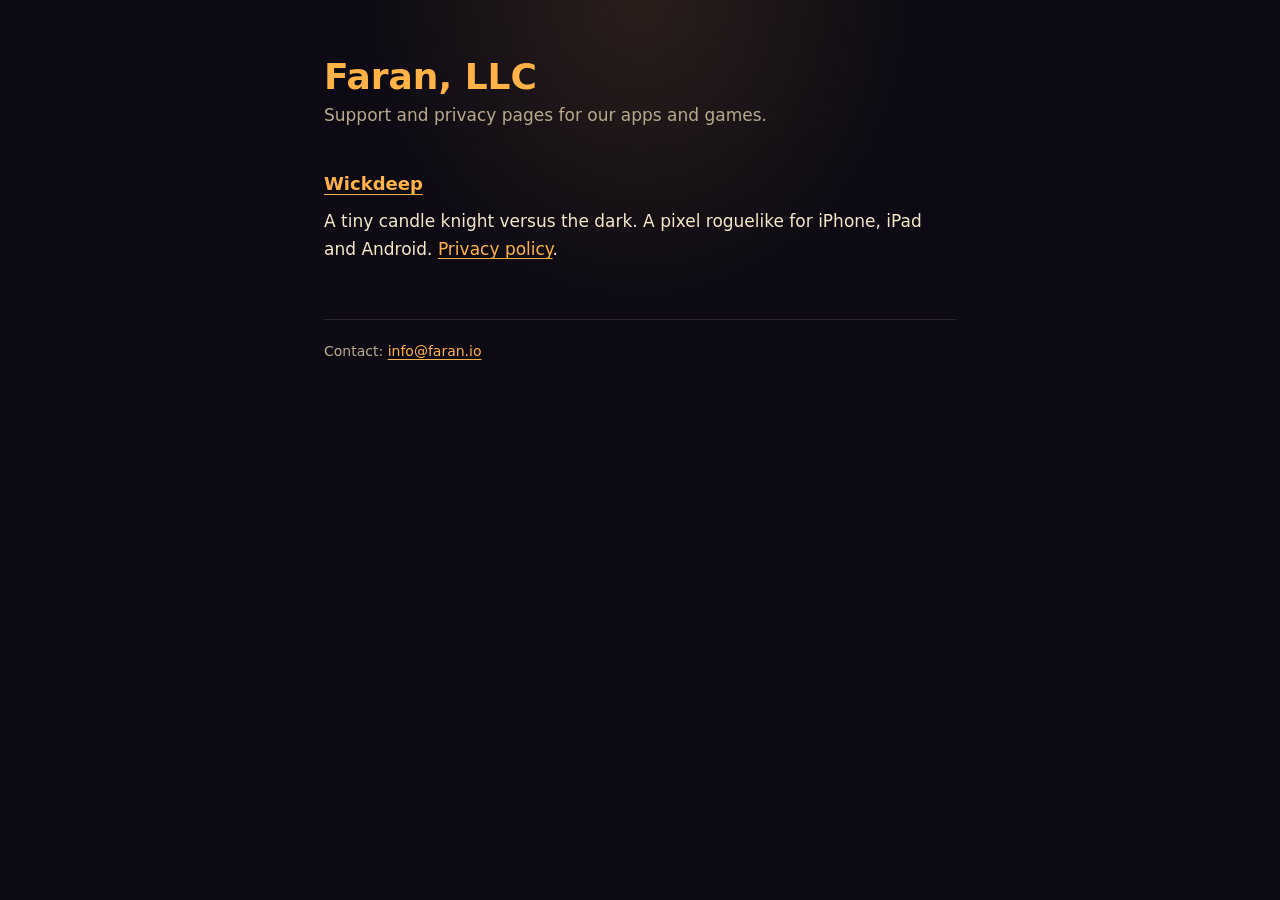
==== index.html @ 24829e83 "feat: Wickdeep support page and privacy policy" ====
<!doctype html>
<html lang="en">
<head>
<meta charset="utf-8">
<meta name="viewport" content="width=device-width, initial-scale=1">
<title>Faran, LLC apps</title>
<link rel="stylesheet" href="style.css">
</head>
<body>
<header>
  <h1>Faran, LLC</h1>
  <p class="lede">Support and privacy pages for our apps and games.</p>
</header>
<main>
  <h2><a href="wickdeep/">Wickdeep</a></h2>
  <p>A tiny candle knight versus the dark. A pixel roguelike for iPhone, iPad and Android. <a href="wickdeep/privacy/">Privacy policy</a>.</p>
</main>
<footer>Contact: <a href="mailto:info@faran.io">info@faran.io</a></footer>
</body>
</html>
---- style.css ----
:root {
  --night: #0d0a14;
  --panel: #1a1424;
  --wax: #f4e6c8;
  --muted: #b8a98e;
  --flame: #ffb347;
  --ember: #ff7a3d;
}
* { box-sizing: border-box; }
html { background: var(--night); }
body {
  margin: 0 auto;
  max-width: 42rem;
  padding: 3rem 1.25rem 4rem;
  color: var(--wax);
  font: 1.0625rem/1.65 ui-sans-serif, system-ui, -apple-system, "Segoe UI", Roboto, sans-serif;
  background: radial-gradient(ellipse 60% 28rem at 50% 0, rgba(255, 179, 71, 0.12), transparent 70%);
}
header { margin-bottom: 2.5rem; }
header a.home { color: var(--muted); text-decoration: none; font-size: 0.875rem; letter-spacing: 0.06em; text-transform: uppercase; }
h1 { margin: 0.5rem 0 0.25rem; font-size: 2.25rem; line-height: 1.15; color: var(--flame); }
h2 { margin: 2.25rem 0 0.5rem; font-size: 1.125rem; color: var(--flame); }
.lede { margin: 0; color: var(--muted); }
p, li { margin: 0 0 0.9rem; }
a { color: var(--flame); text-underline-offset: 0.2em; }
a:hover, a:focus-visible { color: var(--ember); }
a:focus-visible { outline: 2px solid var(--ember); outline-offset: 3px; border-radius: 2px; }
.card {
  margin: 1.5rem 0;
  padding: 1.1rem 1.25rem;
  background: var(--panel);
  border-left: 3px solid var(--flame);
  border-radius: 0 6px 6px 0;
}
.card p:last-child { margin-bottom: 0; }
footer { margin-top: 3.5rem; padding-top: 1.25rem; border-top: 1px solid #2c2338; color: var(--muted); font-size: 0.875rem; }
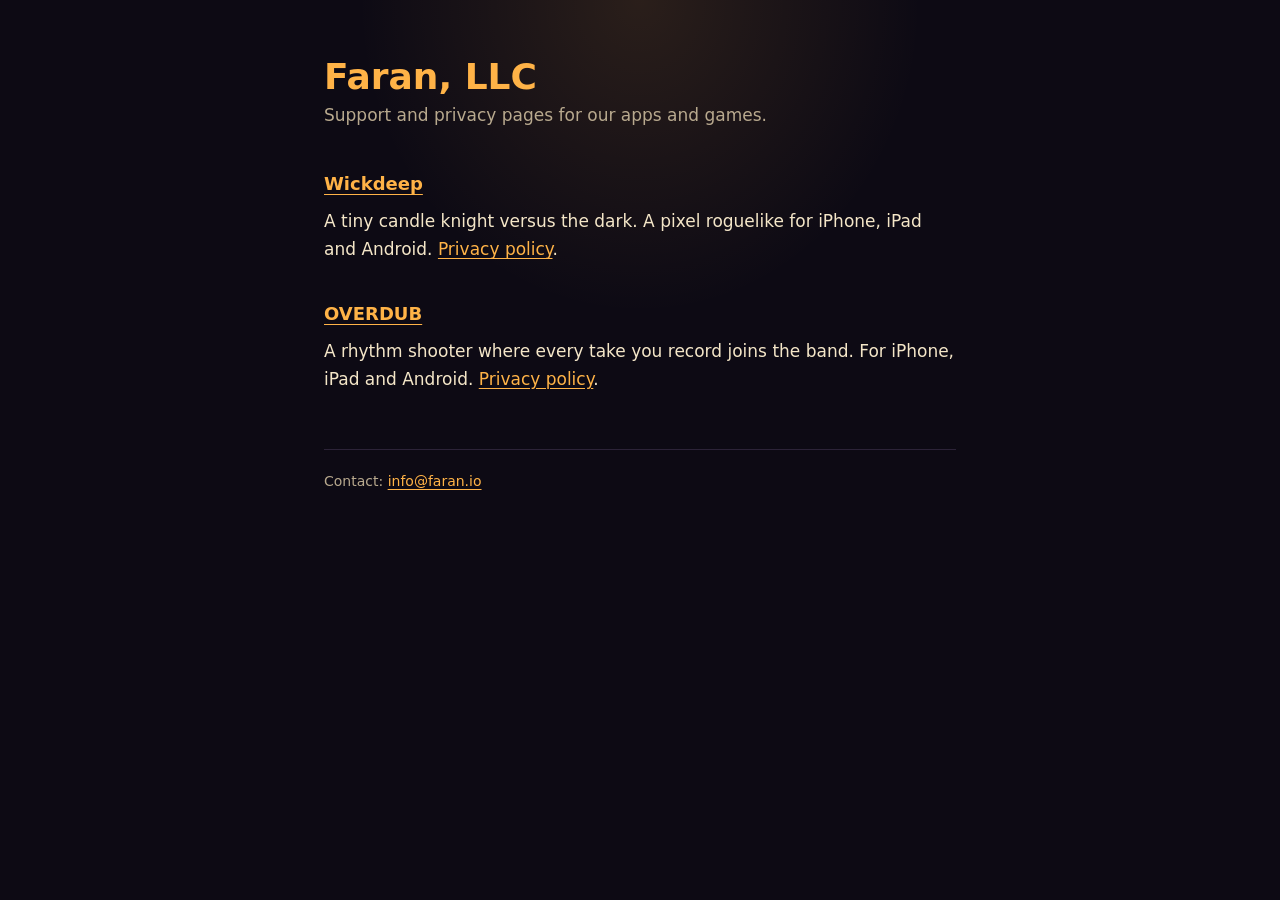
==== commit 265df416: "feat: OVERDUB support page and privacy policy" ====
--- a/index.html
+++ b/index.html
@@ -14,6 +14,8 @@
 <main>
   <h2><a href="wickdeep/">Wickdeep</a></h2>
   <p>A tiny candle knight versus the dark. A pixel roguelike for iPhone, iPad and Android. <a href="wickdeep/privacy/">Privacy policy</a>.</p>
+  <h2><a href="overdub/">OVERDUB</a></h2>
+  <p>A rhythm shooter where every take you record joins the band. For iPhone, iPad and Android. <a href="overdub/privacy/">Privacy policy</a>.</p>
 </main>
 <footer>Contact: <a href="mailto:info@faran.io">info@faran.io</a></footer>
 </body>
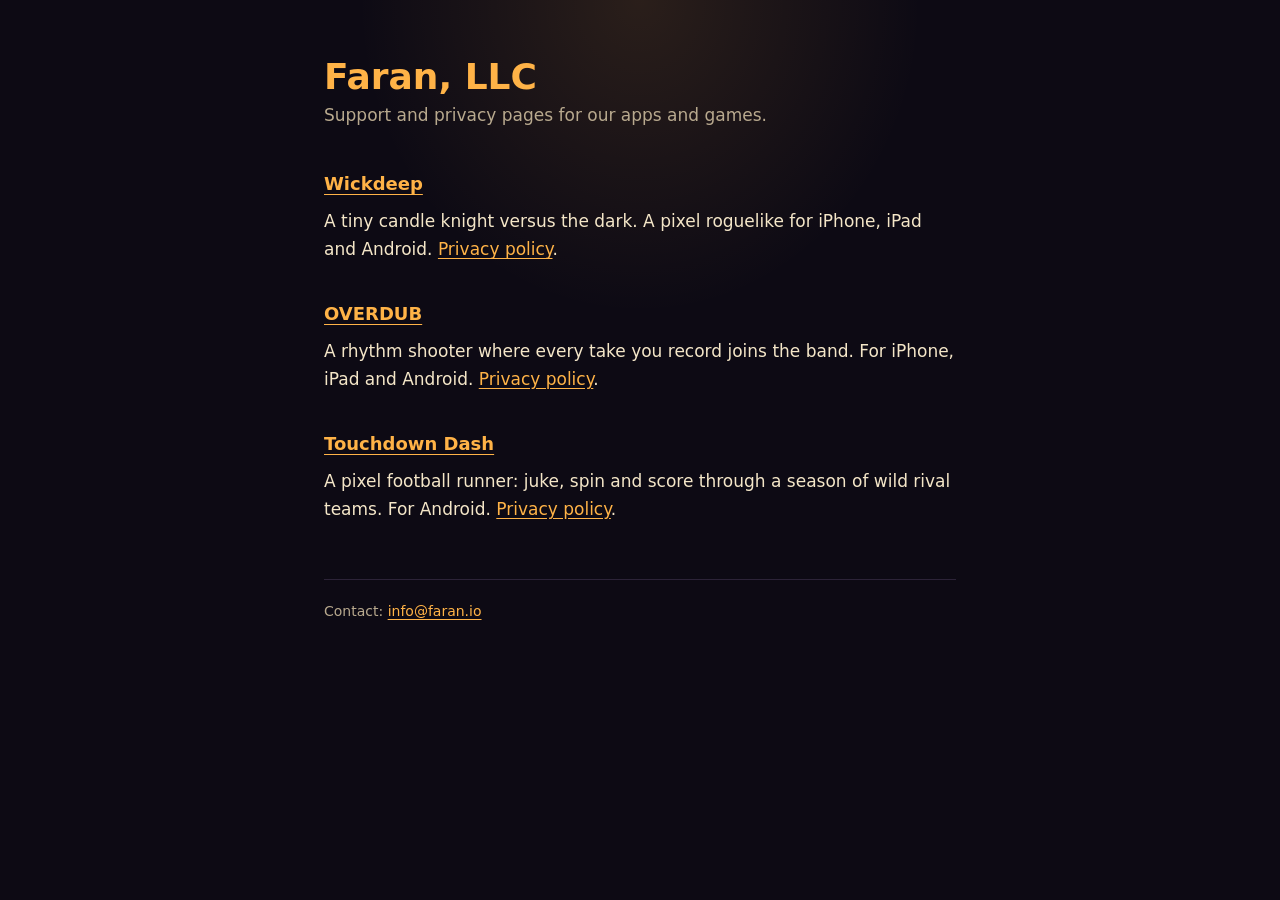
==== commit d63a8baf: "feat: Touchdown Dash support page and privacy policy" ====
--- a/index.html
+++ b/index.html
@@ -16,6 +16,8 @@
   <p>A tiny candle knight versus the dark. A pixel roguelike for iPhone, iPad and Android. <a href="wickdeep/privacy/">Privacy policy</a>.</p>
   <h2><a href="overdub/">OVERDUB</a></h2>
   <p>A rhythm shooter where every take you record joins the band. For iPhone, iPad and Android. <a href="overdub/privacy/">Privacy policy</a>.</p>
+  <h2><a href="touchdown-dash/">Touchdown Dash</a></h2>
+  <p>A pixel football runner: juke, spin and score through a season of wild rival teams. For Android. <a href="touchdown-dash/privacy/">Privacy policy</a>.</p>
 </main>
 <footer>Contact: <a href="mailto:info@faran.io">info@faran.io</a></footer>
 </body>
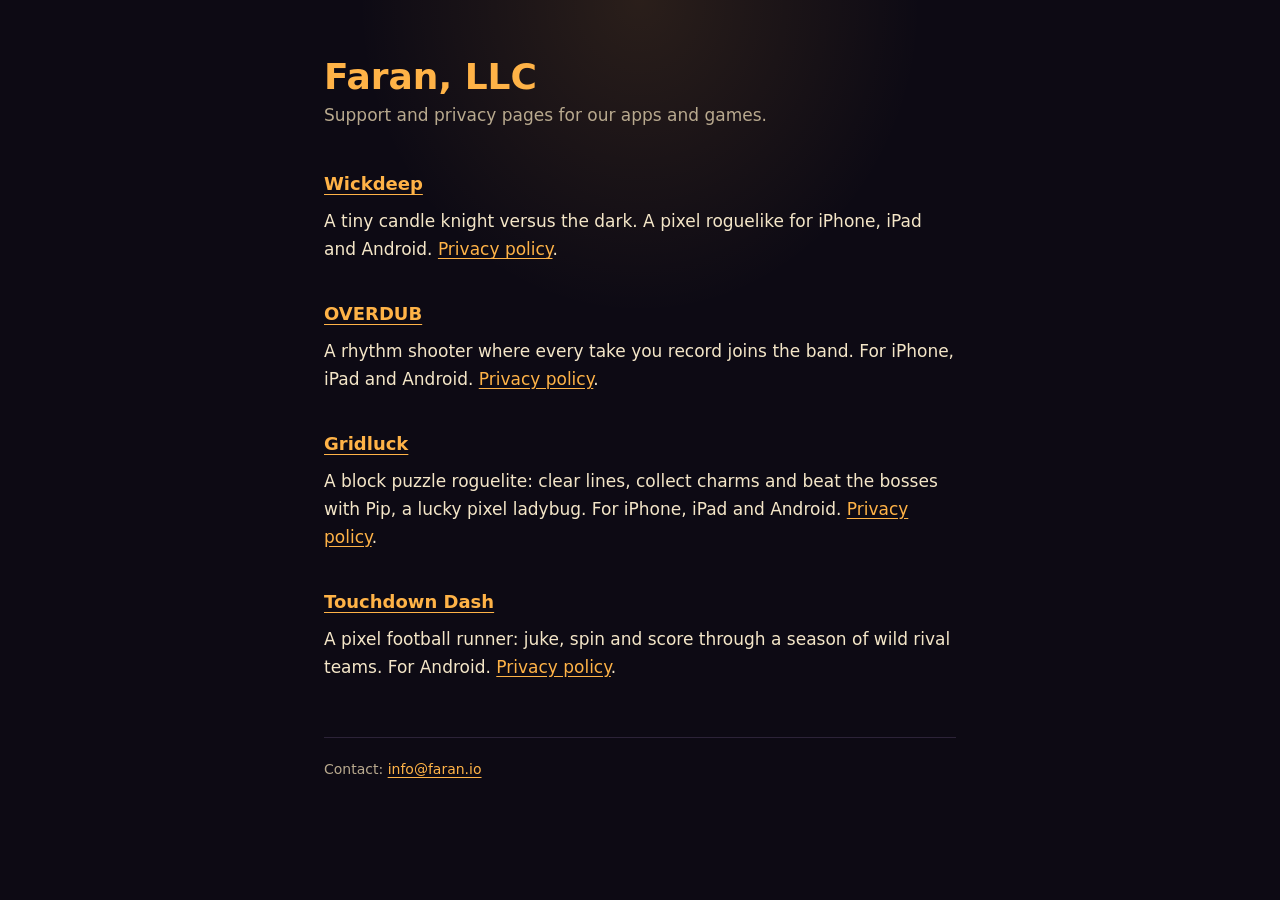
==== commit 7d4c699e: "feat: Gridluck support page and privacy policy" ====
--- a/index.html
+++ b/index.html
@@ -16,6 +16,8 @@
   <p>A tiny candle knight versus the dark. A pixel roguelike for iPhone, iPad and Android. <a href="wickdeep/privacy/">Privacy policy</a>.</p>
   <h2><a href="overdub/">OVERDUB</a></h2>
   <p>A rhythm shooter where every take you record joins the band. For iPhone, iPad and Android. <a href="overdub/privacy/">Privacy policy</a>.</p>
+  <h2><a href="gridluck/">Gridluck</a></h2>
+  <p>A block puzzle roguelite: clear lines, collect charms and beat the bosses with Pip, a lucky pixel ladybug. For iPhone, iPad and Android. <a href="gridluck/privacy/">Privacy policy</a>.</p>
   <h2><a href="touchdown-dash/">Touchdown Dash</a></h2>
   <p>A pixel football runner: juke, spin and score through a season of wild rival teams. For Android. <a href="touchdown-dash/privacy/">Privacy policy</a>.</p>
 </main>
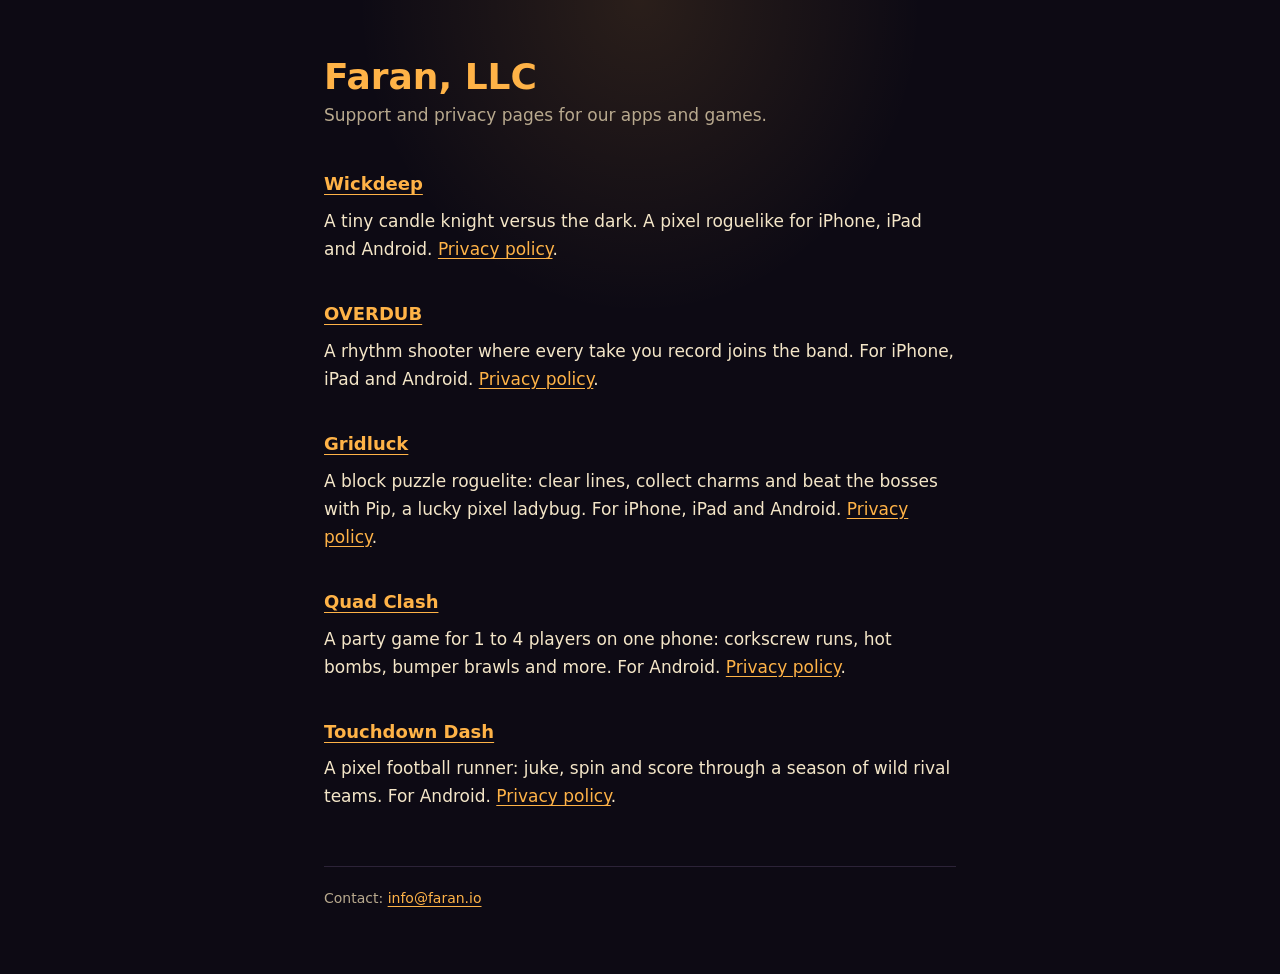
==== commit f610062d: "docs: Quad Clash support and privacy pages" ====
--- a/index.html
+++ b/index.html
@@ -18,6 +18,8 @@
   <p>A rhythm shooter where every take you record joins the band. For iPhone, iPad and Android. <a href="overdub/privacy/">Privacy policy</a>.</p>
   <h2><a href="gridluck/">Gridluck</a></h2>
   <p>A block puzzle roguelite: clear lines, collect charms and beat the bosses with Pip, a lucky pixel ladybug. For iPhone, iPad and Android. <a href="gridluck/privacy/">Privacy policy</a>.</p>
+  <h2><a href="quad-clash/">Quad Clash</a></h2>
+  <p>A party game for 1 to 4 players on one phone: corkscrew runs, hot bombs, bumper brawls and more. For Android. <a href="quad-clash/privacy/">Privacy policy</a>.</p>
   <h2><a href="touchdown-dash/">Touchdown Dash</a></h2>
   <p>A pixel football runner: juke, spin and score through a season of wild rival teams. For Android. <a href="touchdown-dash/privacy/">Privacy policy</a>.</p>
 </main>
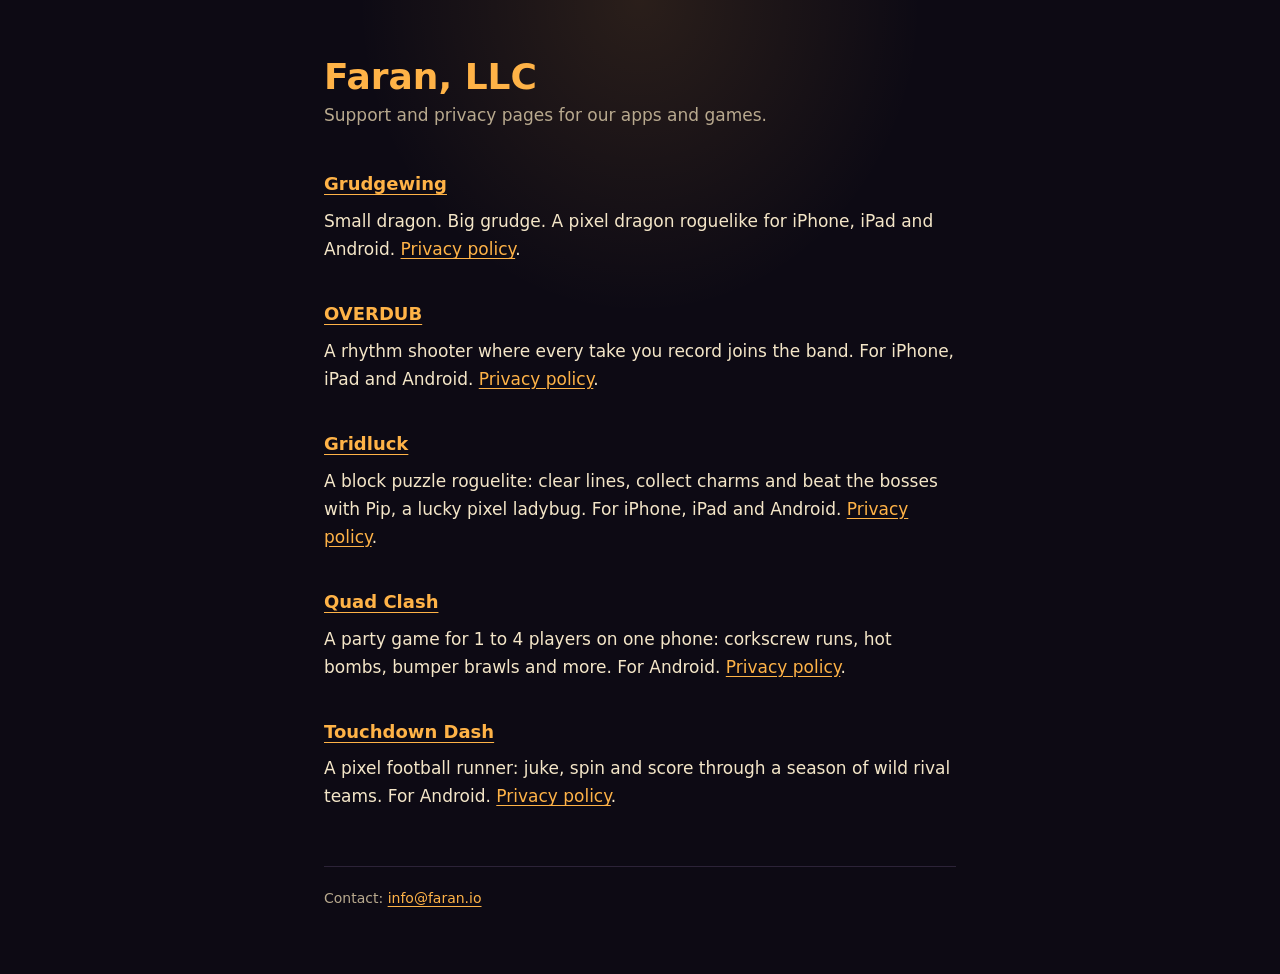
==== commit 72e94b17: "feat: Grudgewing support and privacy pages; Wickdeep's redirect to them" ====
--- a/index.html
+++ b/index.html
@@ -12,8 +12,8 @@
   <p class="lede">Support and privacy pages for our apps and games.</p>
 </header>
 <main>
-  <h2><a href="wickdeep/">Wickdeep</a></h2>
-  <p>A tiny candle knight versus the dark. A pixel roguelike for iPhone, iPad and Android. <a href="wickdeep/privacy/">Privacy policy</a>.</p>
+  <h2><a href="grudgewing/">Grudgewing</a></h2>
+  <p>Small dragon. Big grudge. A pixel dragon roguelike for iPhone, iPad and Android. <a href="grudgewing/privacy/">Privacy policy</a>.</p>
   <h2><a href="overdub/">OVERDUB</a></h2>
   <p>A rhythm shooter where every take you record joins the band. For iPhone, iPad and Android. <a href="overdub/privacy/">Privacy policy</a>.</p>
   <h2><a href="gridluck/">Gridluck</a></h2>
